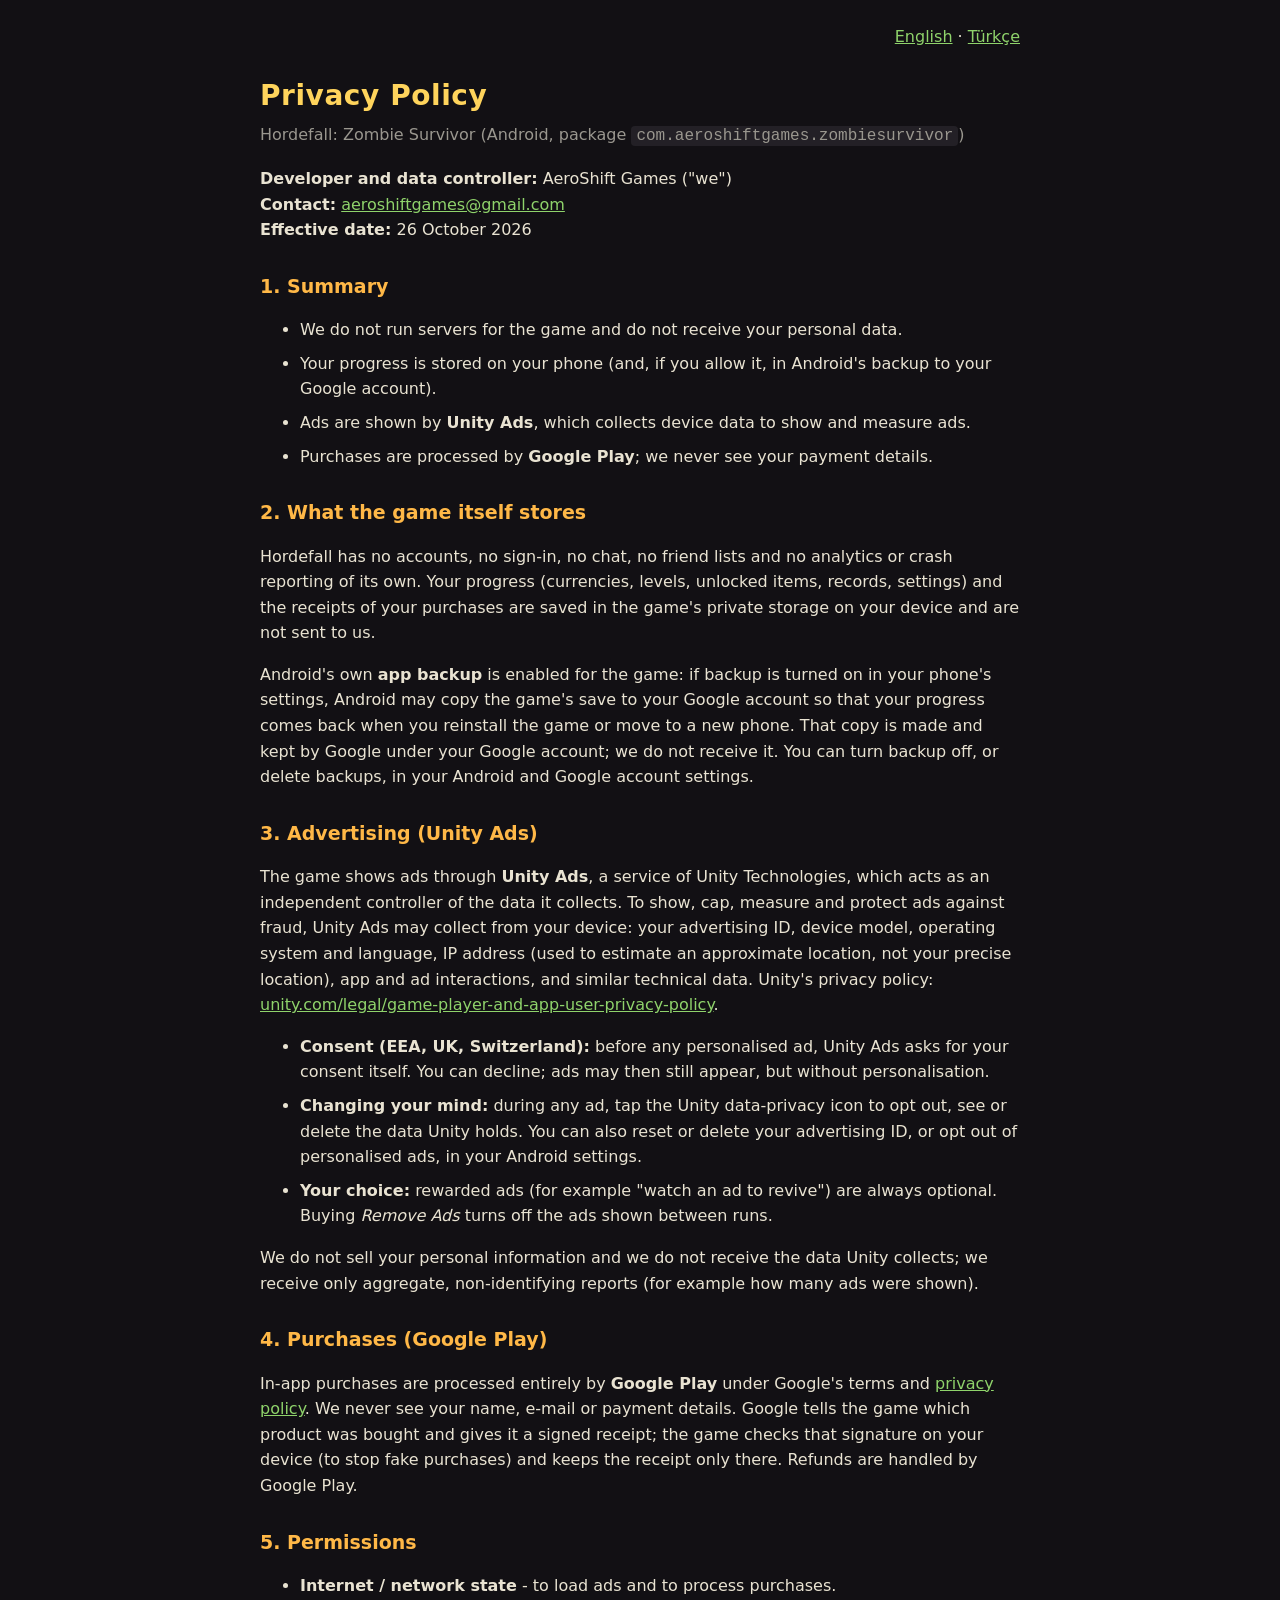
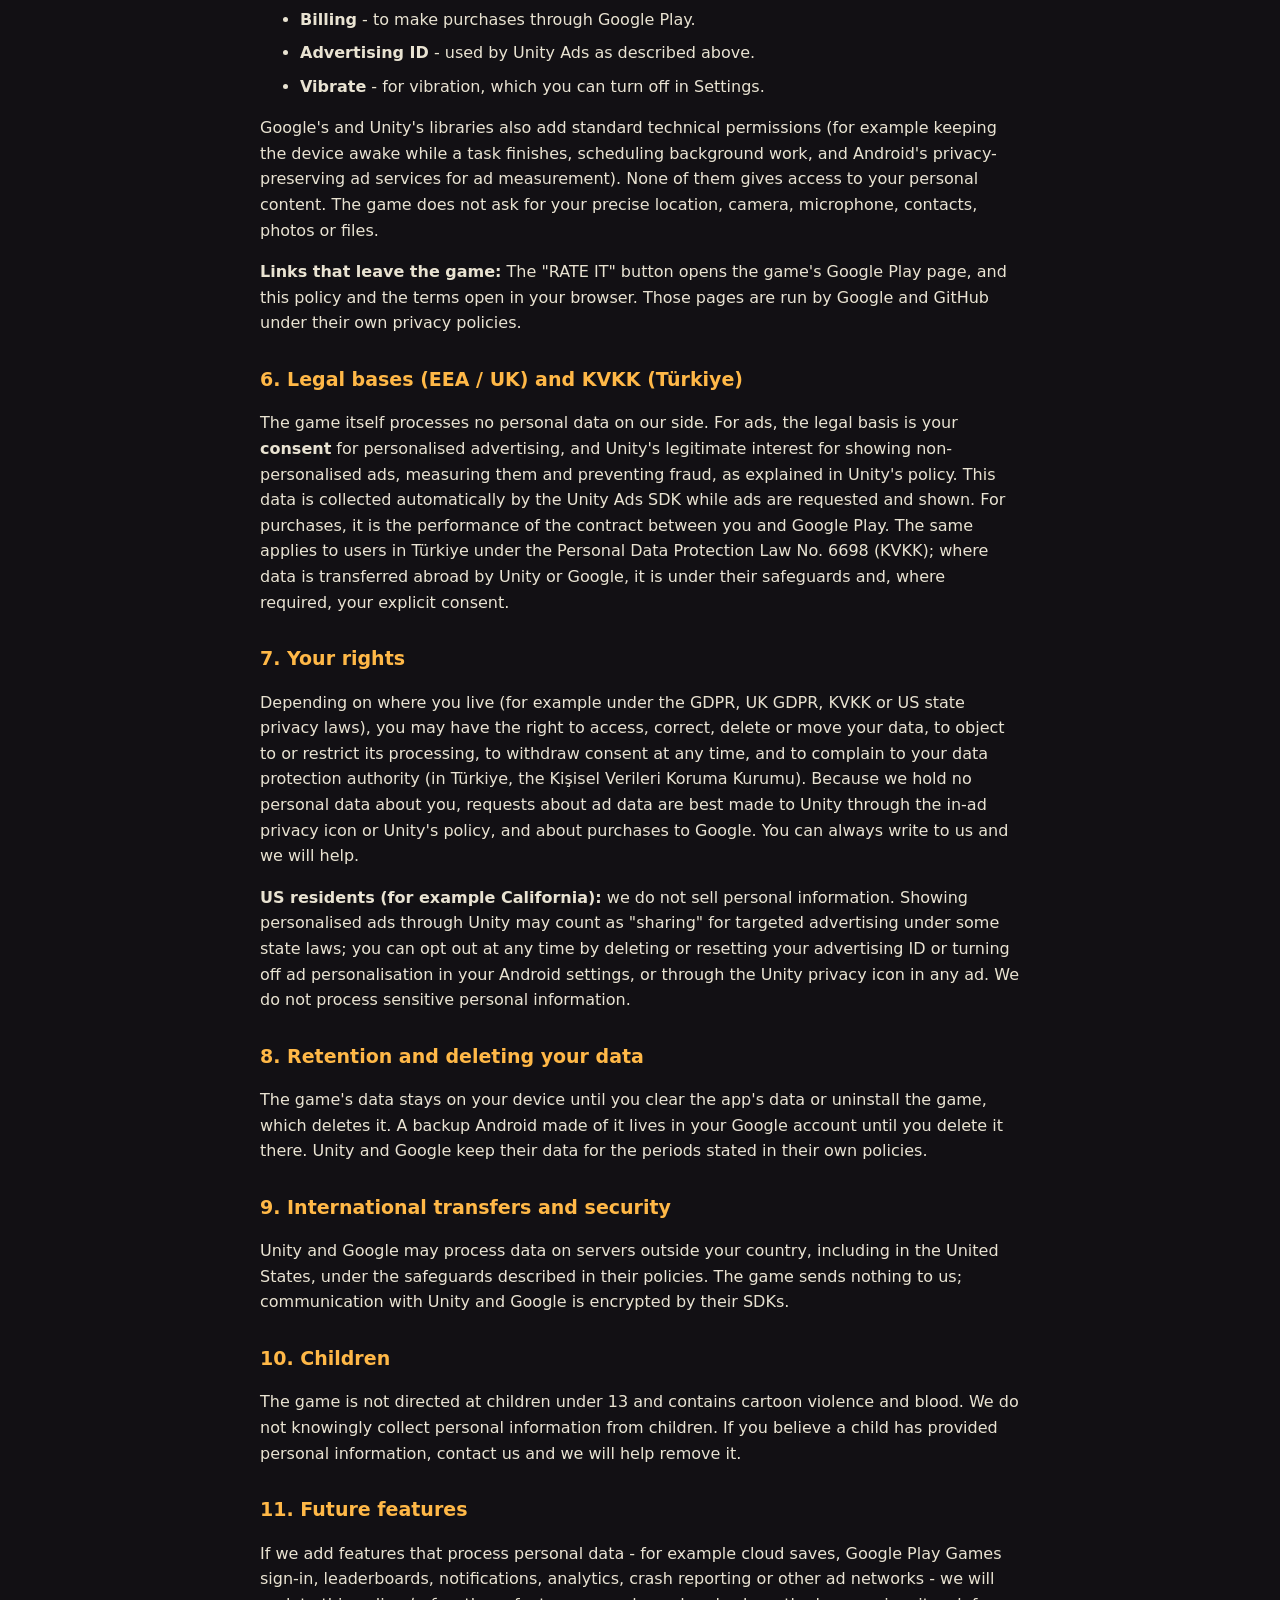
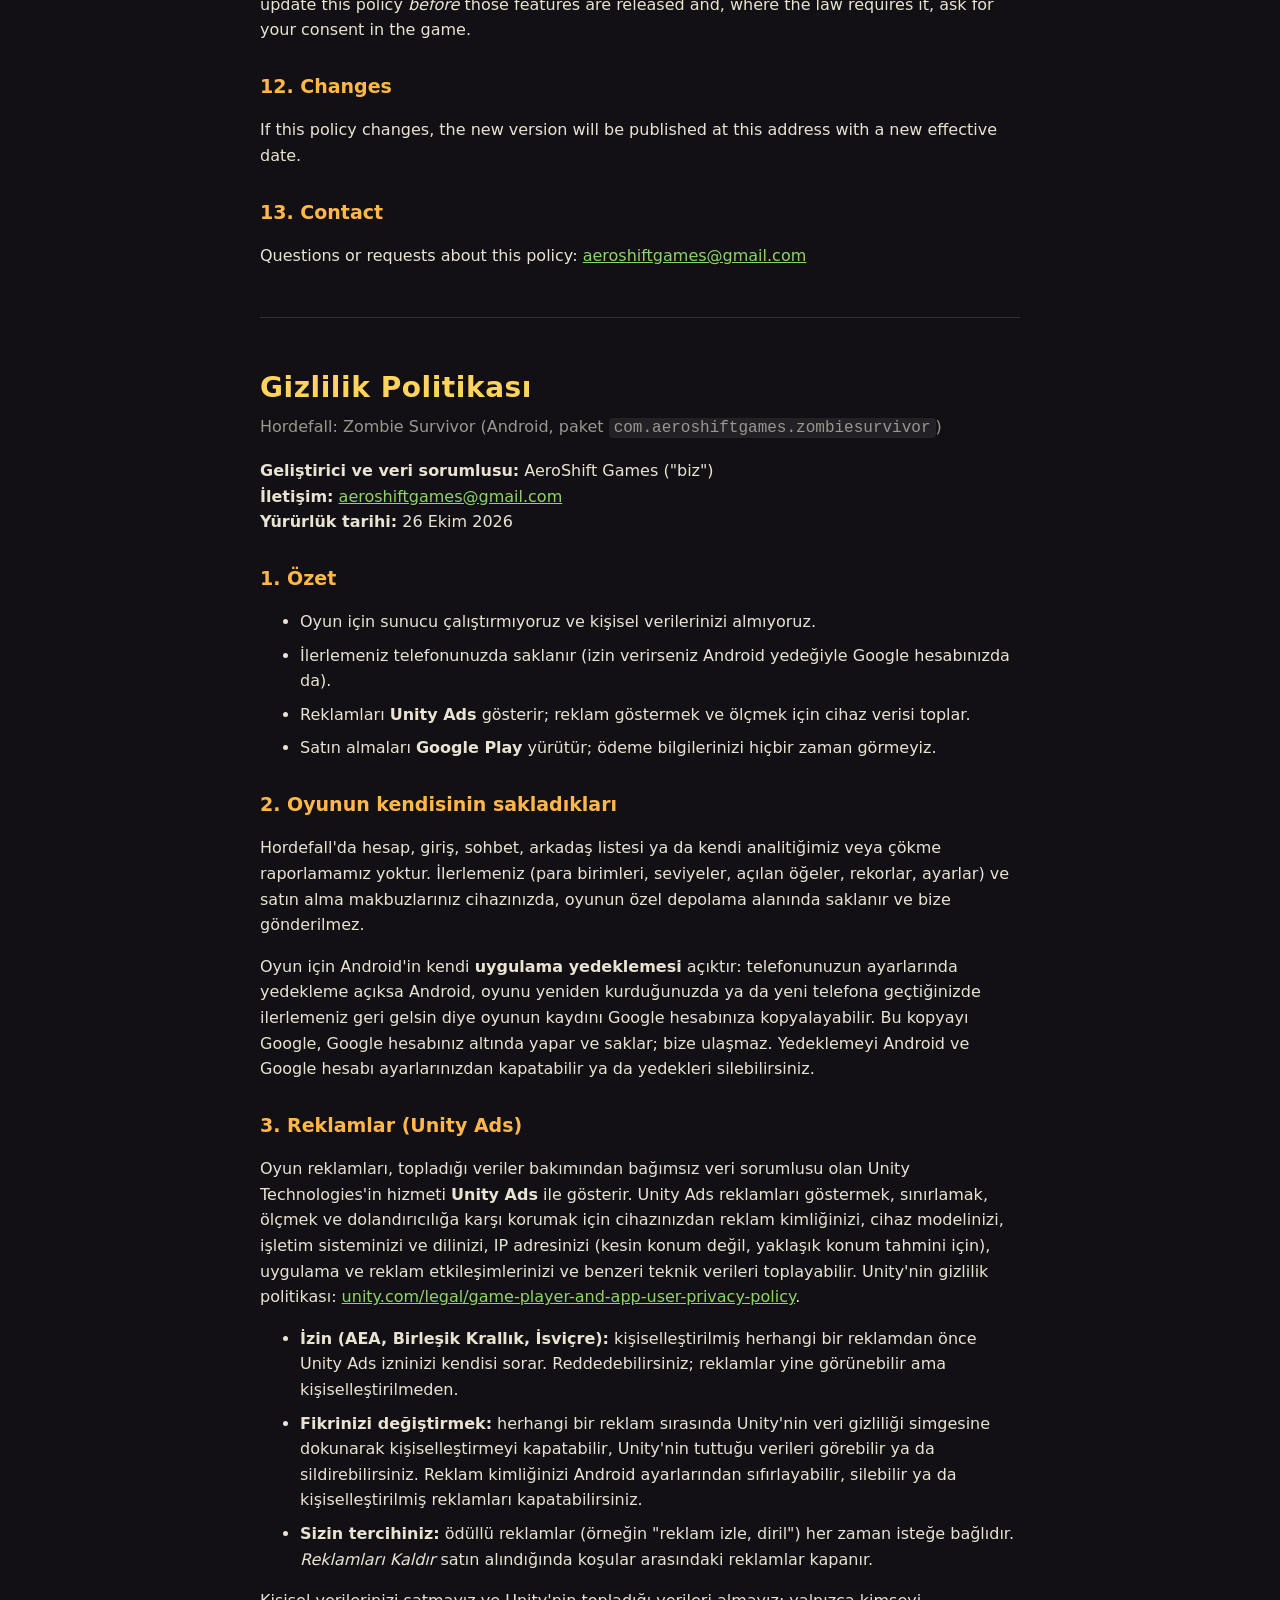
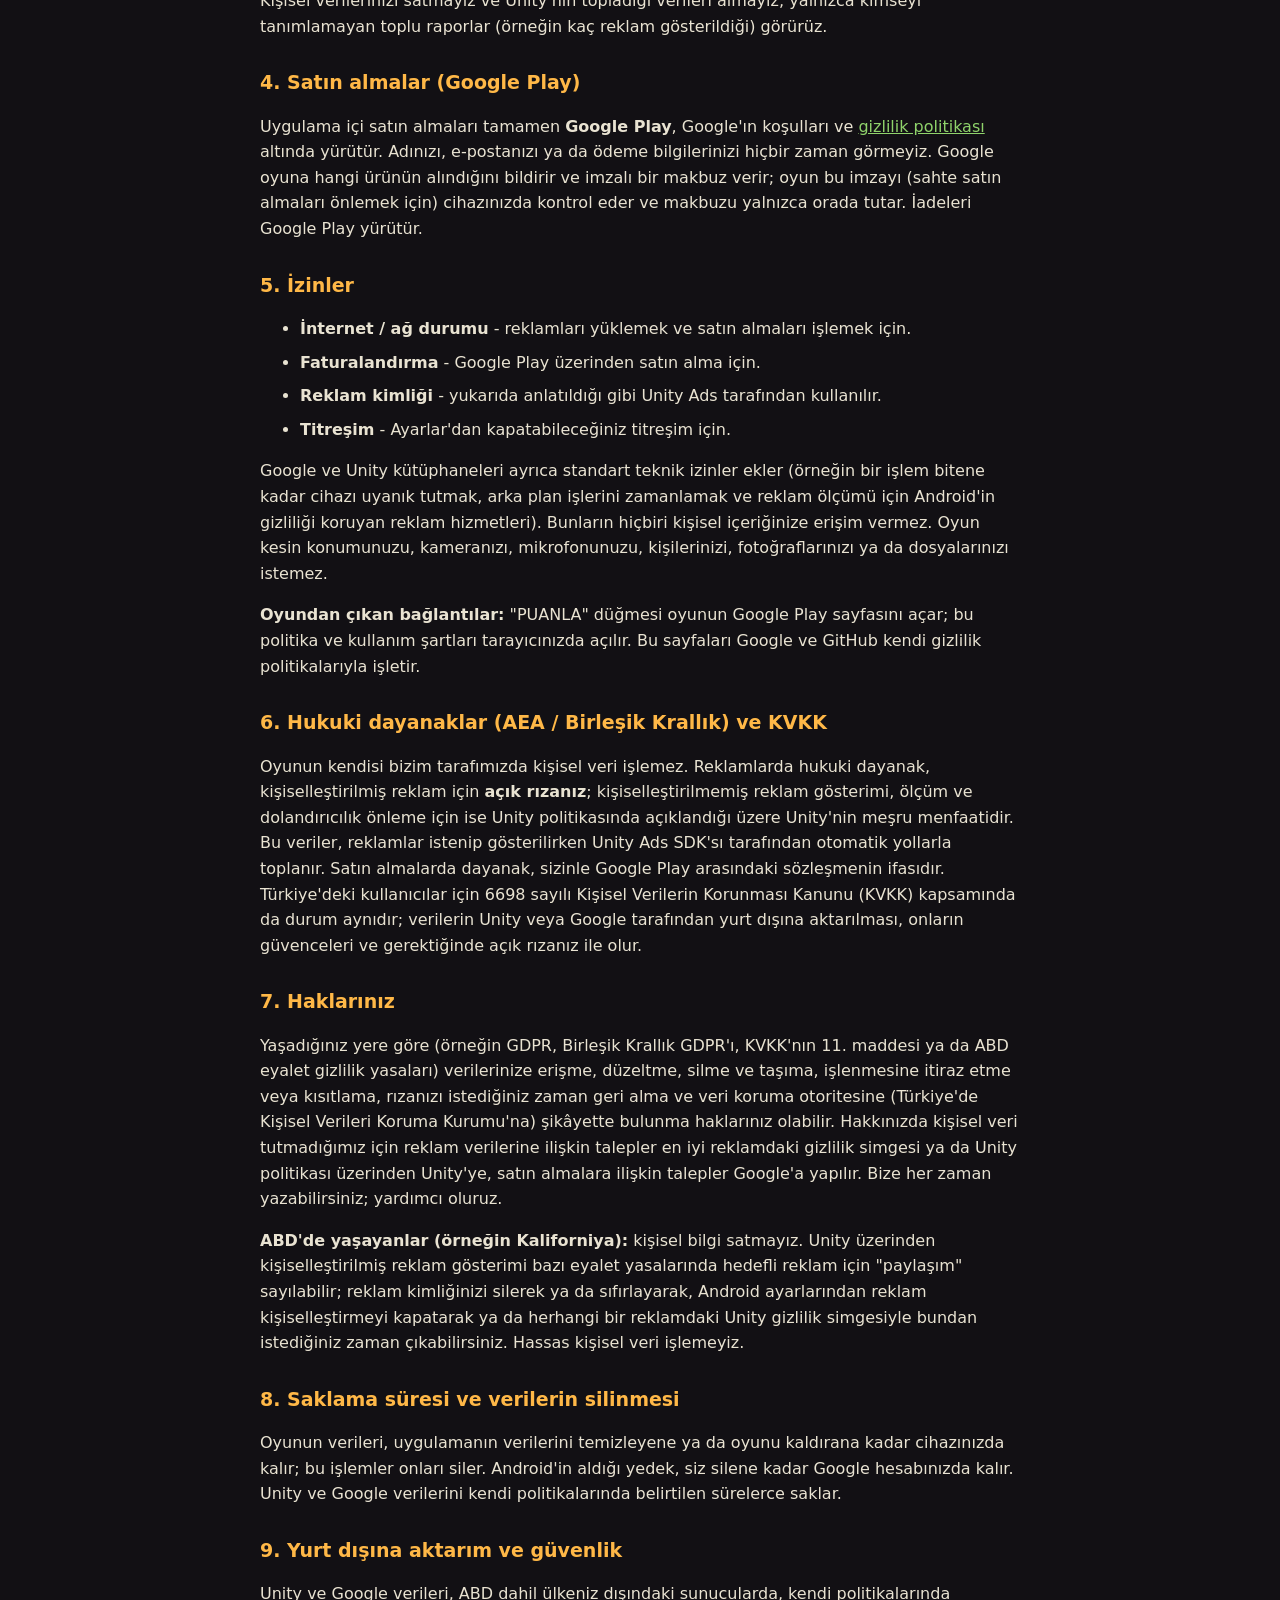
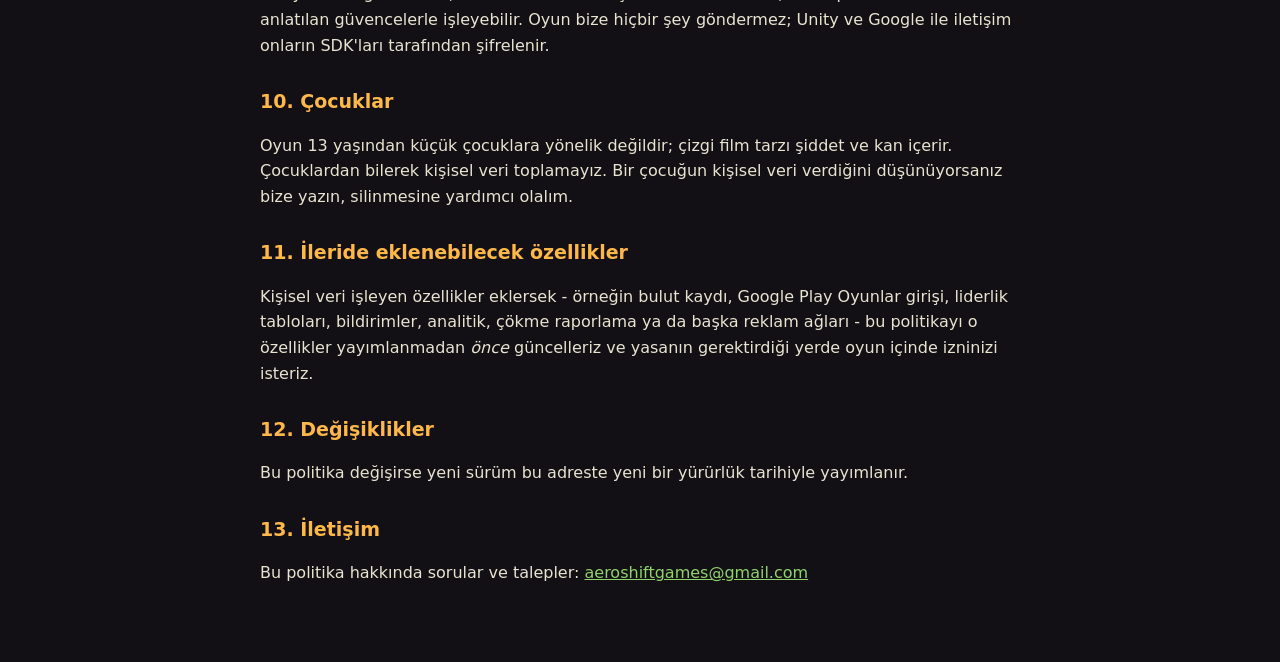
==== privacy.html @ 9042aa83 "Privacy policy and terms of use - Hordefall: Zombie Survivor" ====
<!doctype html>
<html lang="en">
<head>
<meta charset="utf-8">
<meta name="viewport" content="width=device-width, initial-scale=1">
<title>Privacy Policy - Hordefall: Zombie Survivor</title>
<link rel="stylesheet" href="style.css">
</head>
<body>
<main>
<p class="lang"><a href="#en">English</a> · <a href="#tr">Türkçe</a></p>

<section id="en">
<h1>Privacy Policy</h1>
<p class="sub">Hordefall: Zombie Survivor (Android, package <code>com.aeroshiftgames.zombiesurvivor</code>)</p>
<p><strong>Developer and data controller:</strong> AeroShift Games ("we")<br>
<strong>Contact:</strong> <a href="mailto:aeroshiftgames@gmail.com">aeroshiftgames@gmail.com</a><br>
<strong>Effective date:</strong> 26 October 2026</p>

<h2>1. Summary</h2>
<ul>
<li>We do not run servers for the game and do not receive your personal data.</li>
<li>Your progress is stored on your phone (and, if you allow it, in Android's backup to your Google account).</li>
<li>Ads are shown by <strong>Unity Ads</strong>, which collects device data to show and measure ads.</li>
<li>Purchases are processed by <strong>Google Play</strong>; we never see your payment details.</li>
</ul>

<h2>2. What the game itself stores</h2>
<p>Hordefall has no accounts, no sign-in, no chat, no friend lists and no analytics or crash reporting of its own.
Your progress (currencies, levels, unlocked items, records, settings) and the receipts of your purchases are saved in the
game's private storage on your device and are not sent to us.</p>
<p>Android's own <strong>app backup</strong> is enabled for the game: if backup is turned on in your phone's settings,
Android may copy the game's save to your Google account so that your progress comes back when you reinstall the game
or move to a new phone. That copy is made and kept by Google under your Google account; we do not receive it.
You can turn backup off, or delete backups, in your Android and Google account settings.</p>

<h2>3. Advertising (Unity Ads)</h2>
<p>The game shows ads through <strong>Unity Ads</strong>, a service of Unity Technologies, which acts as an independent
controller of the data it collects. To show, cap, measure and protect ads against fraud, Unity Ads may collect from your device:
your advertising ID, device model, operating system and language, IP address (used to estimate an approximate location,
not your precise location), app and ad interactions, and similar technical data. Unity's privacy policy:
<a href="https://unity.com/legal/game-player-and-app-user-privacy-policy">unity.com/legal/game-player-and-app-user-privacy-policy</a>.</p>
<ul>
<li><strong>Consent (EEA, UK, Switzerland):</strong> before any personalised ad, Unity Ads asks for your consent itself.
You can decline; ads may then still appear, but without personalisation.</li>
<li><strong>Changing your mind:</strong> during any ad, tap the Unity data-privacy icon to opt out, see or delete
the data Unity holds. You can also reset or delete your advertising ID, or opt out of personalised ads, in your Android settings.</li>
<li><strong>Your choice:</strong> rewarded ads (for example "watch an ad to revive") are always optional. Buying
<em>Remove Ads</em> turns off the ads shown between runs.</li>
</ul>
<p>We do not sell your personal information and we do not receive the data Unity collects; we receive only aggregate,
non-identifying reports (for example how many ads were shown).</p>

<h2>4. Purchases (Google Play)</h2>
<p>In-app purchases are processed entirely by <strong>Google Play</strong> under Google's terms and
<a href="https://policies.google.com/privacy">privacy policy</a>. We never see your name, e-mail or payment details.
Google tells the game which product was bought and gives it a signed receipt; the game checks that signature
on your device (to stop fake purchases) and keeps the receipt only there. Refunds are handled by Google Play.</p>

<h2>5. Permissions</h2>
<ul>
<li><strong>Internet / network state</strong> - to load ads and to process purchases.</li>
<li><strong>Billing</strong> - to make purchases through Google Play.</li>
<li><strong>Advertising ID</strong> - used by Unity Ads as described above.</li>
<li><strong>Vibrate</strong> - for vibration, which you can turn off in Settings.</li>
</ul>
<p>Google's and Unity's libraries also add standard technical permissions (for example keeping the device awake while a task finishes,
scheduling background work, and Android's privacy-preserving ad services for ad measurement). None of them gives access to your personal
content. The game does not ask for your precise location, camera, microphone, contacts, photos or files.</p>
<p><strong>Links that leave the game:</strong> The "RATE IT" button opens the game's Google Play page, and this policy and the terms open
in your browser. Those pages are run by Google and GitHub under their own privacy policies.</p>

<h2>6. Legal bases (EEA / UK) and KVKK (Türkiye)</h2>
<p>The game itself processes no personal data on our side. For ads, the legal basis is your <strong>consent</strong> for
personalised advertising, and Unity's legitimate interest for showing non-personalised ads, measuring them and preventing fraud,
as explained in Unity's policy. This data is collected automatically by the Unity Ads SDK while ads are requested and shown.
For purchases, it is the performance of the contract between you and Google Play.
The same applies to users in Türkiye under the Personal Data Protection Law No. 6698 (KVKK); where data is transferred
abroad by Unity or Google, it is under their safeguards and, where required, your explicit consent.</p>

<h2>7. Your rights</h2>
<p>Depending on where you live (for example under the GDPR, UK GDPR, KVKK or US state privacy laws), you may have the right to
access, correct, delete or move your data, to object to or restrict its processing, to withdraw consent at any time, and to
complain to your data protection authority (in Türkiye, the Kişisel Verileri Koruma Kurumu). Because we hold no personal data
about you, requests about ad data are best made to Unity through the in-ad privacy icon or Unity's policy, and about purchases
to Google. You can always write to us and we will help.</p>
<p><strong>US residents (for example California):</strong> we do not sell personal information. Showing personalised ads through
Unity may count as "sharing" for targeted advertising under some state laws; you can opt out at any time by deleting or resetting your
advertising ID or turning off ad personalisation in your Android settings, or through the Unity privacy icon in any ad. We do not
process sensitive personal information.</p>

<h2>8. Retention and deleting your data</h2>
<p>The game's data stays on your device until you clear the app's data or uninstall the game, which deletes it.
A backup Android made of it lives in your Google account until you delete it there. Unity and Google keep their data
for the periods stated in their own policies.</p>

<h2>9. International transfers and security</h2>
<p>Unity and Google may process data on servers outside your country, including in the United States, under the safeguards
described in their policies. The game sends nothing to us; communication with Unity and Google is encrypted by their SDKs.</p>

<h2>10. Children</h2>
<p>The game is not directed at children under 13 and contains cartoon violence and blood. We do not knowingly collect personal
information from children. If you believe a child has provided personal information, contact us and we will help remove it.</p>

<h2>11. Future features</h2>
<p>If we add features that process personal data - for example cloud saves, Google Play Games sign-in, leaderboards,
notifications, analytics, crash reporting or other ad networks - we will update this policy <em>before</em> those features are
released and, where the law requires it, ask for your consent in the game.</p>

<h2>12. Changes</h2>
<p>If this policy changes, the new version will be published at this address with a new effective date.</p>

<h2>13. Contact</h2>
<p>Questions or requests about this policy: <a href="mailto:aeroshiftgames@gmail.com">aeroshiftgames@gmail.com</a></p>
</section>

<hr>

<section id="tr">
<h1>Gizlilik Politikası</h1>
<p class="sub">Hordefall: Zombie Survivor (Android, paket <code>com.aeroshiftgames.zombiesurvivor</code>)</p>
<p><strong>Geliştirici ve veri sorumlusu:</strong> AeroShift Games ("biz")<br>
<strong>İletişim:</strong> <a href="mailto:aeroshiftgames@gmail.com">aeroshiftgames@gmail.com</a><br>
<strong>Yürürlük tarihi:</strong> 26 Ekim 2026</p>

<h2>1. Özet</h2>
<ul>
<li>Oyun için sunucu çalıştırmıyoruz ve kişisel verilerinizi almıyoruz.</li>
<li>İlerlemeniz telefonunuzda saklanır (izin verirseniz Android yedeğiyle Google hesabınızda da).</li>
<li>Reklamları <strong>Unity Ads</strong> gösterir; reklam göstermek ve ölçmek için cihaz verisi toplar.</li>
<li>Satın almaları <strong>Google Play</strong> yürütür; ödeme bilgilerinizi hiçbir zaman görmeyiz.</li>
</ul>

<h2>2. Oyunun kendisinin sakladıkları</h2>
<p>Hordefall'da hesap, giriş, sohbet, arkadaş listesi ya da kendi analitiğimiz veya çökme raporlamamız yoktur. İlerlemeniz
(para birimleri, seviyeler, açılan öğeler, rekorlar, ayarlar) ve satın alma makbuzlarınız cihazınızda, oyunun özel depolama
alanında saklanır ve bize gönderilmez.</p>
<p>Oyun için Android'in kendi <strong>uygulama yedeklemesi</strong> açıktır: telefonunuzun ayarlarında yedekleme açıksa Android,
oyunu yeniden kurduğunuzda ya da yeni telefona geçtiğinizde ilerlemeniz geri gelsin diye oyunun kaydını Google hesabınıza
kopyalayabilir. Bu kopyayı Google, Google hesabınız altında yapar ve saklar; bize ulaşmaz. Yedeklemeyi Android ve Google hesabı
ayarlarınızdan kapatabilir ya da yedekleri silebilirsiniz.</p>

<h2>3. Reklamlar (Unity Ads)</h2>
<p>Oyun reklamları, topladığı veriler bakımından bağımsız veri sorumlusu olan Unity Technologies'in hizmeti <strong>Unity Ads</strong>
ile gösterir. Unity Ads reklamları göstermek, sınırlamak, ölçmek ve dolandırıcılığa karşı korumak için cihazınızdan reklam
kimliğinizi, cihaz modelinizi, işletim sisteminizi ve dilinizi, IP adresinizi (kesin konum değil, yaklaşık konum tahmini için),
uygulama ve reklam etkileşimlerinizi ve benzeri teknik verileri toplayabilir. Unity'nin gizlilik politikası:
<a href="https://unity.com/legal/game-player-and-app-user-privacy-policy">unity.com/legal/game-player-and-app-user-privacy-policy</a>.</p>
<ul>
<li><strong>İzin (AEA, Birleşik Krallık, İsviçre):</strong> kişiselleştirilmiş herhangi bir reklamdan önce Unity Ads izninizi
kendisi sorar. Reddedebilirsiniz; reklamlar yine görünebilir ama kişiselleştirilmeden.</li>
<li><strong>Fikrinizi değiştirmek:</strong> herhangi bir reklam sırasında Unity'nin veri gizliliği simgesine dokunarak
kişiselleştirmeyi kapatabilir, Unity'nin tuttuğu verileri görebilir ya da sildirebilirsiniz. Reklam kimliğinizi Android
ayarlarından sıfırlayabilir, silebilir ya da kişiselleştirilmiş reklamları kapatabilirsiniz.</li>
<li><strong>Sizin tercihiniz:</strong> ödüllü reklamlar (örneğin "reklam izle, diril") her zaman isteğe bağlıdır.
<em>Reklamları Kaldır</em> satın alındığında koşular arasındaki reklamlar kapanır.</li>
</ul>
<p>Kişisel verilerinizi satmayız ve Unity'nin topladığı verileri almayız; yalnızca kimseyi tanımlamayan toplu raporlar
(örneğin kaç reklam gösterildiği) görürüz.</p>

<h2>4. Satın almalar (Google Play)</h2>
<p>Uygulama içi satın almaları tamamen <strong>Google Play</strong>, Google'ın koşulları ve
<a href="https://policies.google.com/privacy">gizlilik politikası</a> altında yürütür. Adınızı, e-postanızı ya da ödeme
bilgilerinizi hiçbir zaman görmeyiz. Google oyuna hangi ürünün alındığını bildirir ve imzalı bir makbuz verir; oyun bu imzayı
(sahte satın almaları önlemek için) cihazınızda kontrol eder ve makbuzu yalnızca orada tutar. İadeleri Google Play yürütür.</p>

<h2>5. İzinler</h2>
<ul>
<li><strong>İnternet / ağ durumu</strong> - reklamları yüklemek ve satın almaları işlemek için.</li>
<li><strong>Faturalandırma</strong> - Google Play üzerinden satın alma için.</li>
<li><strong>Reklam kimliği</strong> - yukarıda anlatıldığı gibi Unity Ads tarafından kullanılır.</li>
<li><strong>Titreşim</strong> - Ayarlar'dan kapatabileceğiniz titreşim için.</li>
</ul>
<p>Google ve Unity kütüphaneleri ayrıca standart teknik izinler ekler (örneğin bir işlem bitene kadar cihazı uyanık tutmak, arka plan
işlerini zamanlamak ve reklam ölçümü için Android'in gizliliği koruyan reklam hizmetleri). Bunların hiçbiri kişisel içeriğinize erişim
vermez. Oyun kesin konumunuzu, kameranızı, mikrofonunuzu, kişilerinizi, fotoğraflarınızı ya da dosyalarınızı istemez.</p>
<p><strong>Oyundan çıkan bağlantılar:</strong> "PUANLA" düğmesi oyunun Google Play sayfasını açar; bu politika ve kullanım şartları
tarayıcınızda açılır. Bu sayfaları Google ve GitHub kendi gizlilik politikalarıyla işletir.</p>

<h2>6. Hukuki dayanaklar (AEA / Birleşik Krallık) ve KVKK</h2>
<p>Oyunun kendisi bizim tarafımızda kişisel veri işlemez. Reklamlarda hukuki dayanak, kişiselleştirilmiş reklam için
<strong>açık rızanız</strong>; kişiselleştirilmemiş reklam gösterimi, ölçüm ve dolandırıcılık önleme için ise Unity
politikasında açıklandığı üzere Unity'nin meşru menfaatidir. Bu veriler, reklamlar istenip gösterilirken Unity Ads SDK'sı tarafından
otomatik yollarla toplanır. Satın almalarda dayanak, sizinle Google Play arasındaki
sözleşmenin ifasıdır. Türkiye'deki kullanıcılar için 6698 sayılı Kişisel Verilerin Korunması Kanunu (KVKK) kapsamında da durum
aynıdır; verilerin Unity veya Google tarafından yurt dışına aktarılması, onların güvenceleri ve gerektiğinde açık rızanız
ile olur.</p>

<h2>7. Haklarınız</h2>
<p>Yaşadığınız yere göre (örneğin GDPR, Birleşik Krallık GDPR'ı, KVKK'nın 11. maddesi ya da ABD eyalet gizlilik yasaları)
verilerinize erişme, düzeltme, silme ve taşıma, işlenmesine itiraz etme veya kısıtlama, rızanızı istediğiniz zaman geri alma ve
veri koruma otoritesine (Türkiye'de Kişisel Verileri Koruma Kurumu'na) şikâyette bulunma haklarınız olabilir. Hakkınızda kişisel
veri tutmadığımız için reklam verilerine ilişkin talepler en iyi reklamdaki gizlilik simgesi ya da Unity politikası üzerinden
Unity'ye, satın almalara ilişkin talepler Google'a yapılır. Bize her zaman yazabilirsiniz; yardımcı oluruz.</p>
<p><strong>ABD'de yaşayanlar (örneğin Kaliforniya):</strong> kişisel bilgi satmayız. Unity üzerinden kişiselleştirilmiş reklam gösterimi
bazı eyalet yasalarında hedefli reklam için "paylaşım" sayılabilir; reklam kimliğinizi silerek ya da sıfırlayarak, Android ayarlarından
reklam kişiselleştirmeyi kapatarak ya da herhangi bir reklamdaki Unity gizlilik simgesiyle bundan istediğiniz zaman çıkabilirsiniz.
Hassas kişisel veri işlemeyiz.</p>

<h2>8. Saklama süresi ve verilerin silinmesi</h2>
<p>Oyunun verileri, uygulamanın verilerini temizleyene ya da oyunu kaldırana kadar cihazınızda kalır; bu işlemler onları siler.
Android'in aldığı yedek, siz silene kadar Google hesabınızda kalır. Unity ve Google verilerini kendi politikalarında belirtilen
sürelerce saklar.</p>

<h2>9. Yurt dışına aktarım ve güvenlik</h2>
<p>Unity ve Google verileri, ABD dahil ülkeniz dışındaki sunucularda, kendi politikalarında anlatılan güvencelerle işleyebilir.
Oyun bize hiçbir şey göndermez; Unity ve Google ile iletişim onların SDK'ları tarafından şifrelenir.</p>

<h2>10. Çocuklar</h2>
<p>Oyun 13 yaşından küçük çocuklara yönelik değildir; çizgi film tarzı şiddet ve kan içerir. Çocuklardan bilerek kişisel veri
toplamayız. Bir çocuğun kişisel veri verdiğini düşünüyorsanız bize yazın, silinmesine yardımcı olalım.</p>

<h2>11. İleride eklenebilecek özellikler</h2>
<p>Kişisel veri işleyen özellikler eklersek - örneğin bulut kaydı, Google Play Oyunlar girişi, liderlik tabloları, bildirimler,
analitik, çökme raporlama ya da başka reklam ağları - bu politikayı o özellikler yayımlanmadan <em>önce</em> güncelleriz ve
yasanın gerektirdiği yerde oyun içinde izninizi isteriz.</p>

<h2>12. Değişiklikler</h2>
<p>Bu politika değişirse yeni sürüm bu adreste yeni bir yürürlük tarihiyle yayımlanır.</p>

<h2>13. İletişim</h2>
<p>Bu politika hakkında sorular ve talepler: <a href="mailto:aeroshiftgames@gmail.com">aeroshiftgames@gmail.com</a></p>
</section>
</main>
</body>
</html>
---- style.css ----
:root { color-scheme: dark; }
body {
  margin: 0;
  background: #121014;
  color: #e9e3d2;
  font: 16px/1.6 system-ui, -apple-system, "Segoe UI", Roboto, sans-serif;
}
main { max-width: 760px; margin: 0 auto; padding: 24px 16px 64px; }
h1 { color: #ffd45c; font-size: 28px; margin: 24px 0 4px; letter-spacing: 0.02em; }
h2 { color: #ffb847; font-size: 19px; margin: 28px 0 6px; }
.sub { color: #9a978f; margin-top: 0; }
a { color: #8fd36b; }
code { background: #232026; padding: 1px 5px; border-radius: 4px; }
hr { border: 0; border-top: 1px solid #333; margin: 48px 0; }
.lang { text-align: right; margin: 0; }
li { margin: 8px 0; }
.card { background: #1b181d; border: 1px solid #333; border-radius: 10px; padding: 16px 20px; margin: 16px 0; }
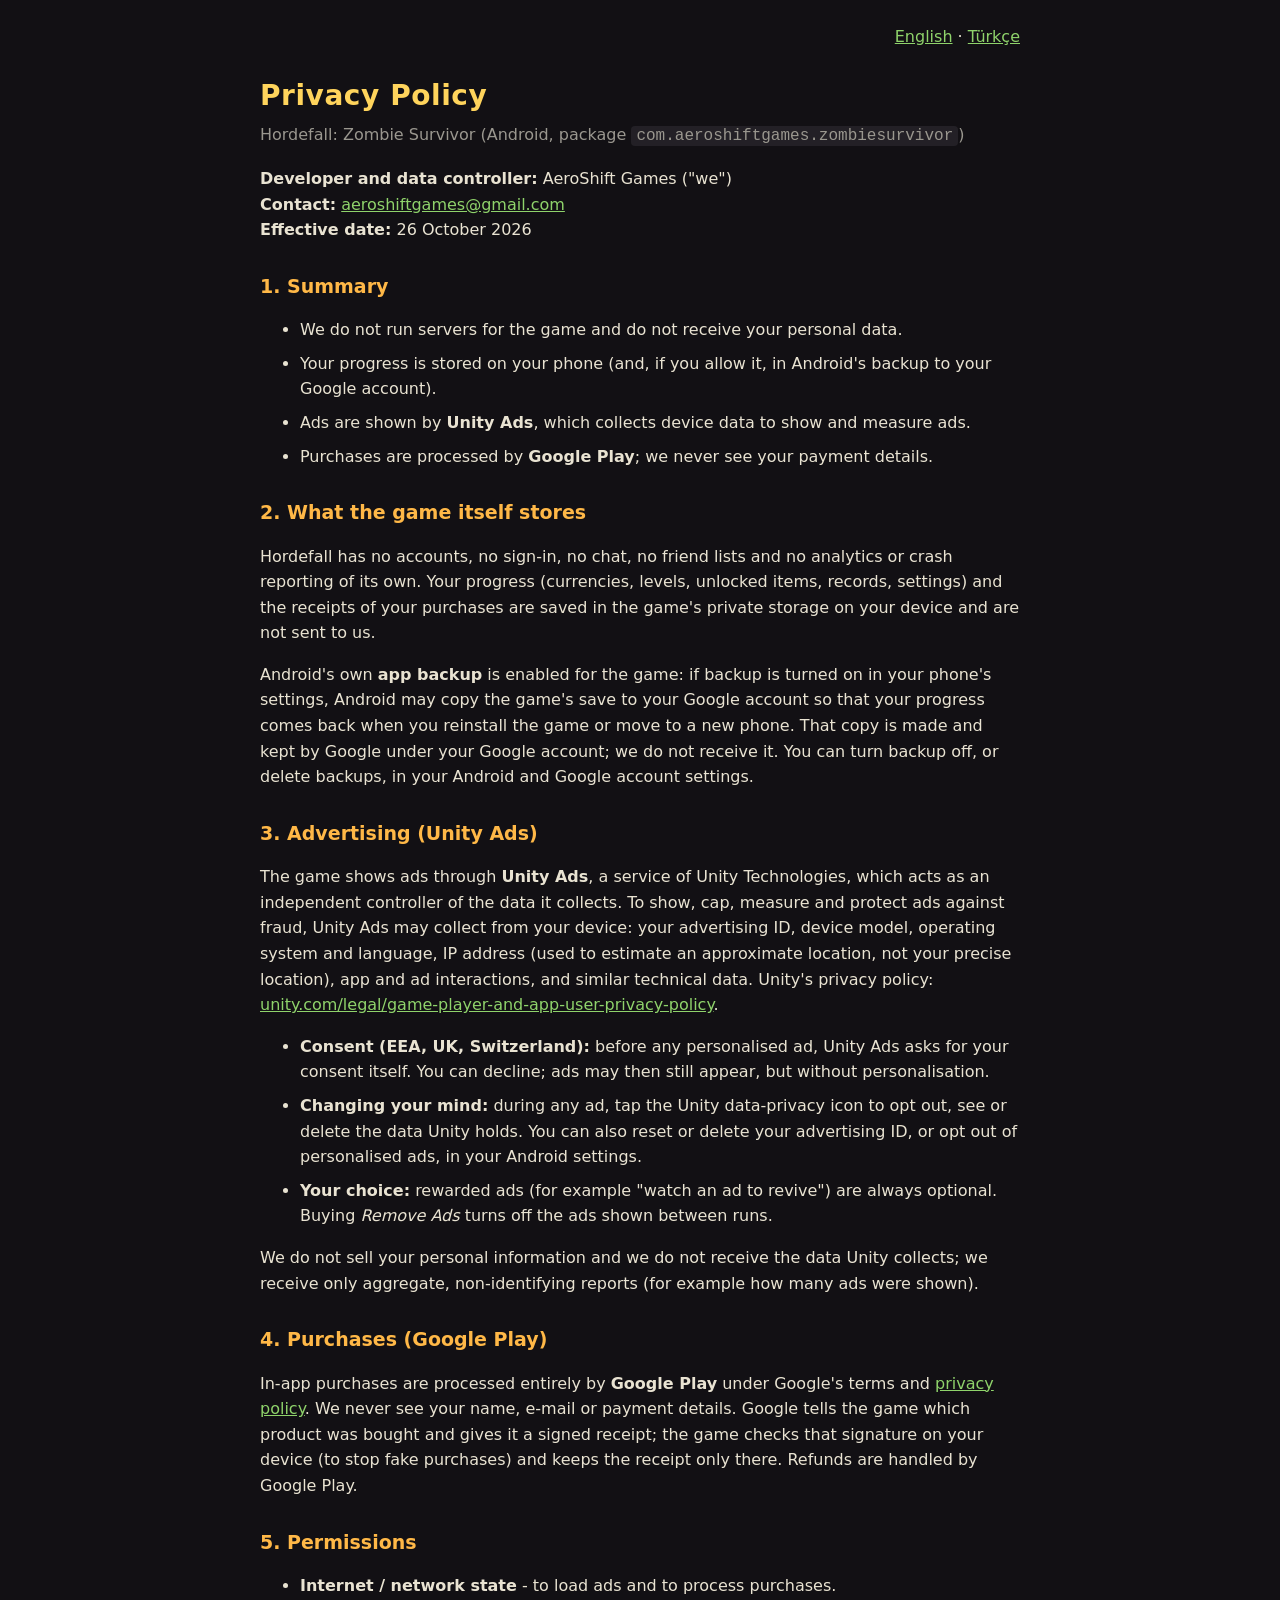
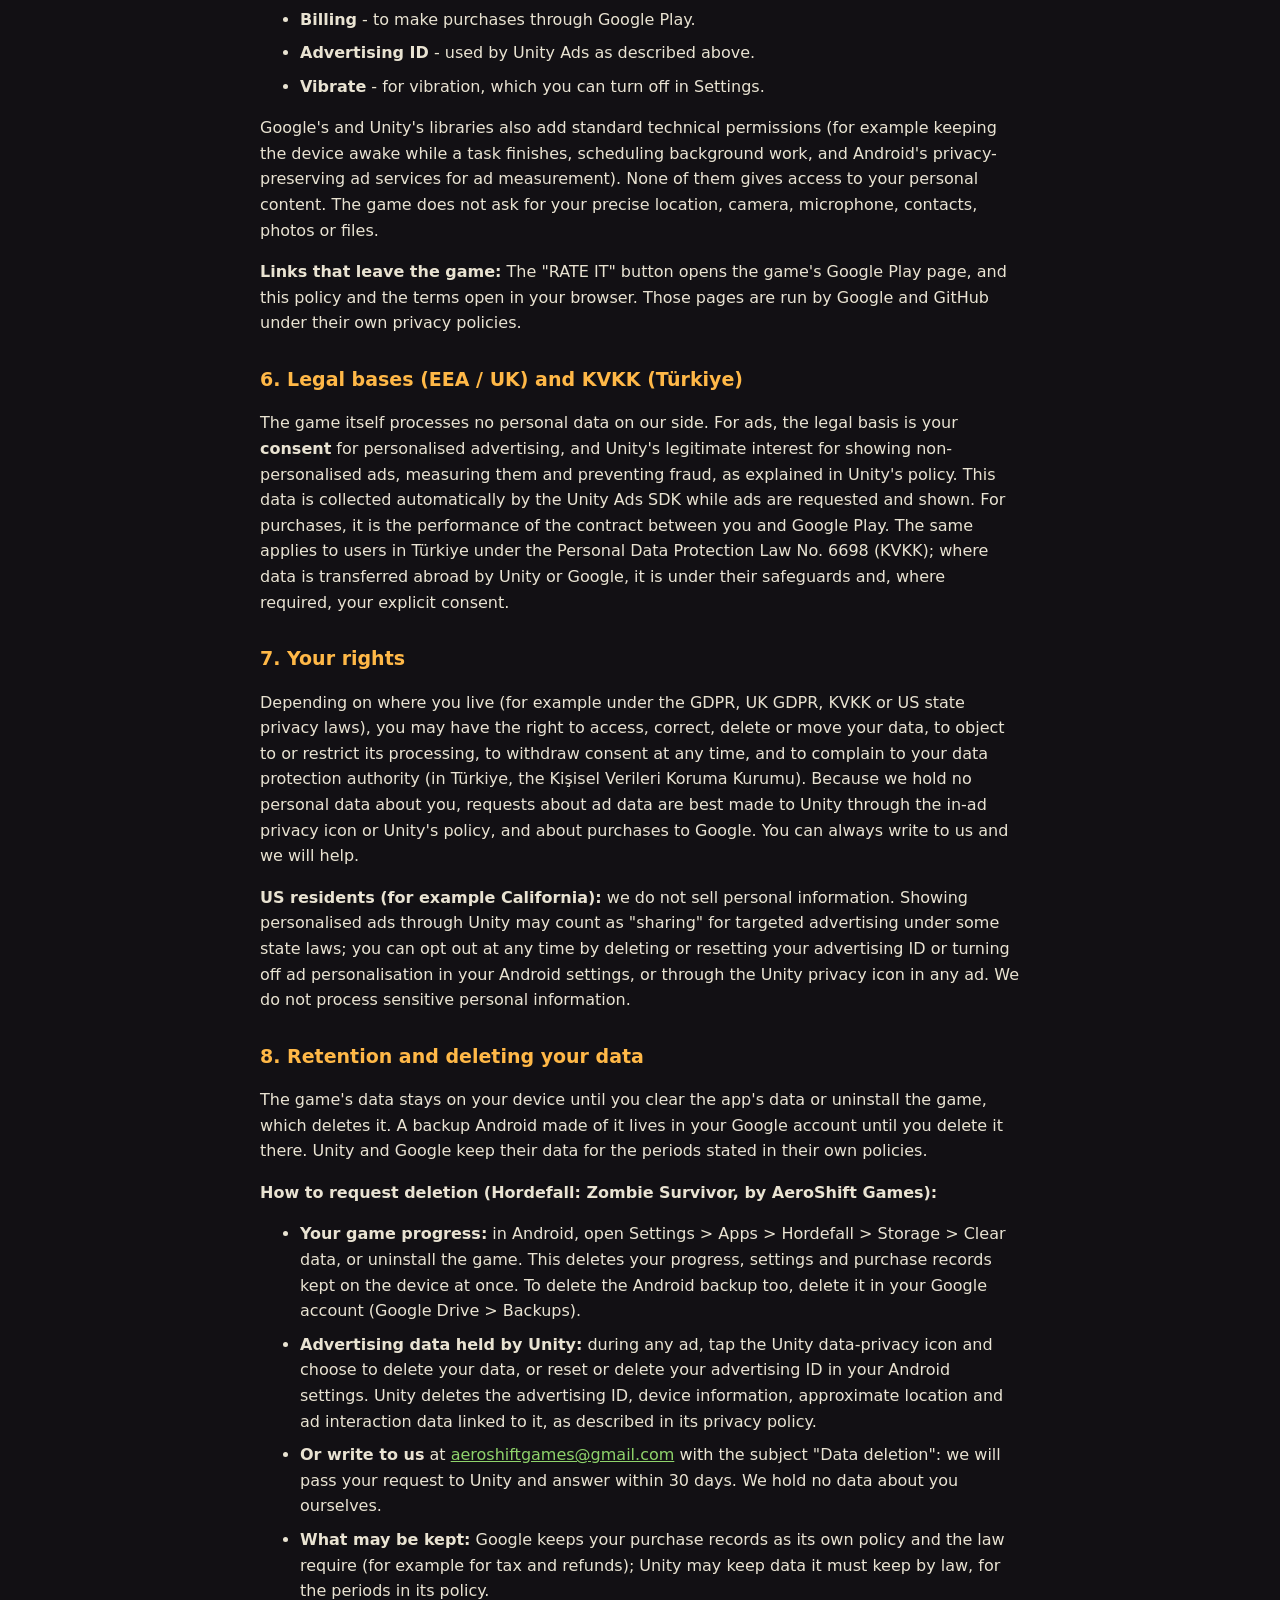
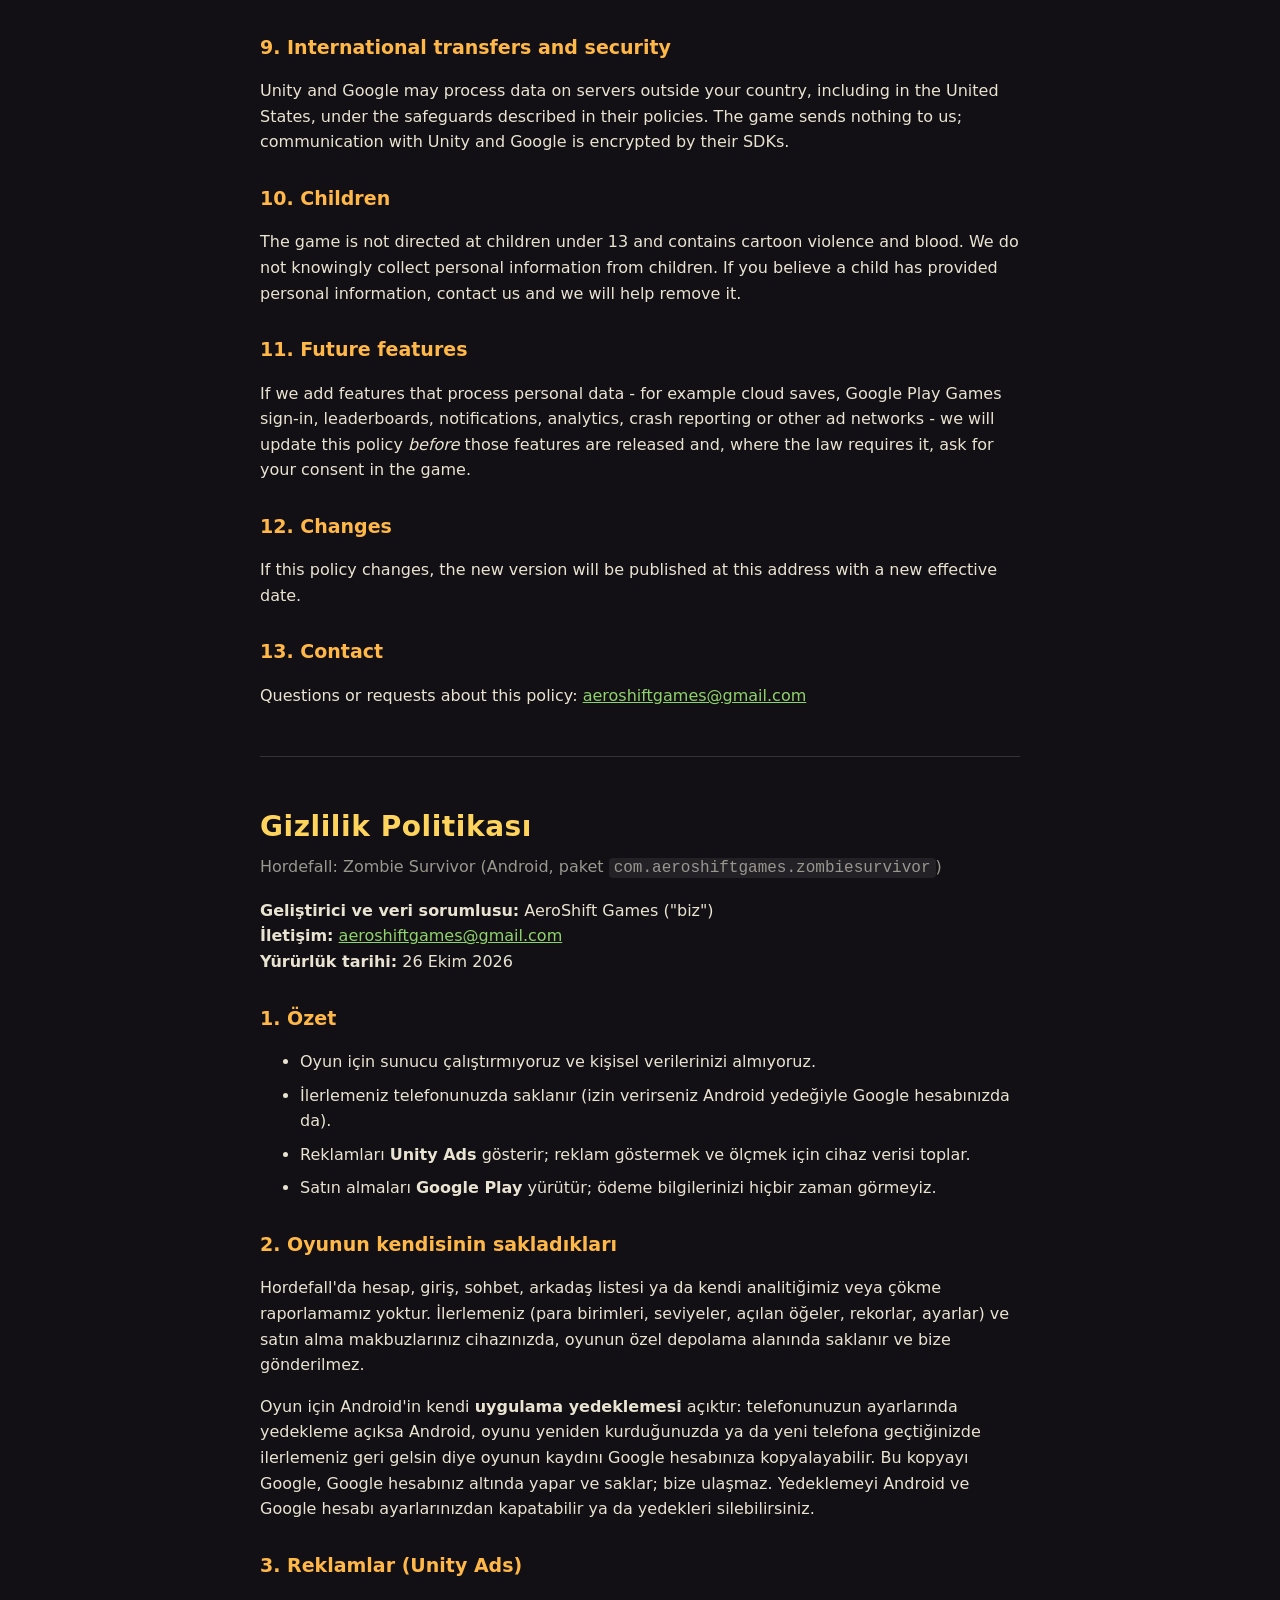
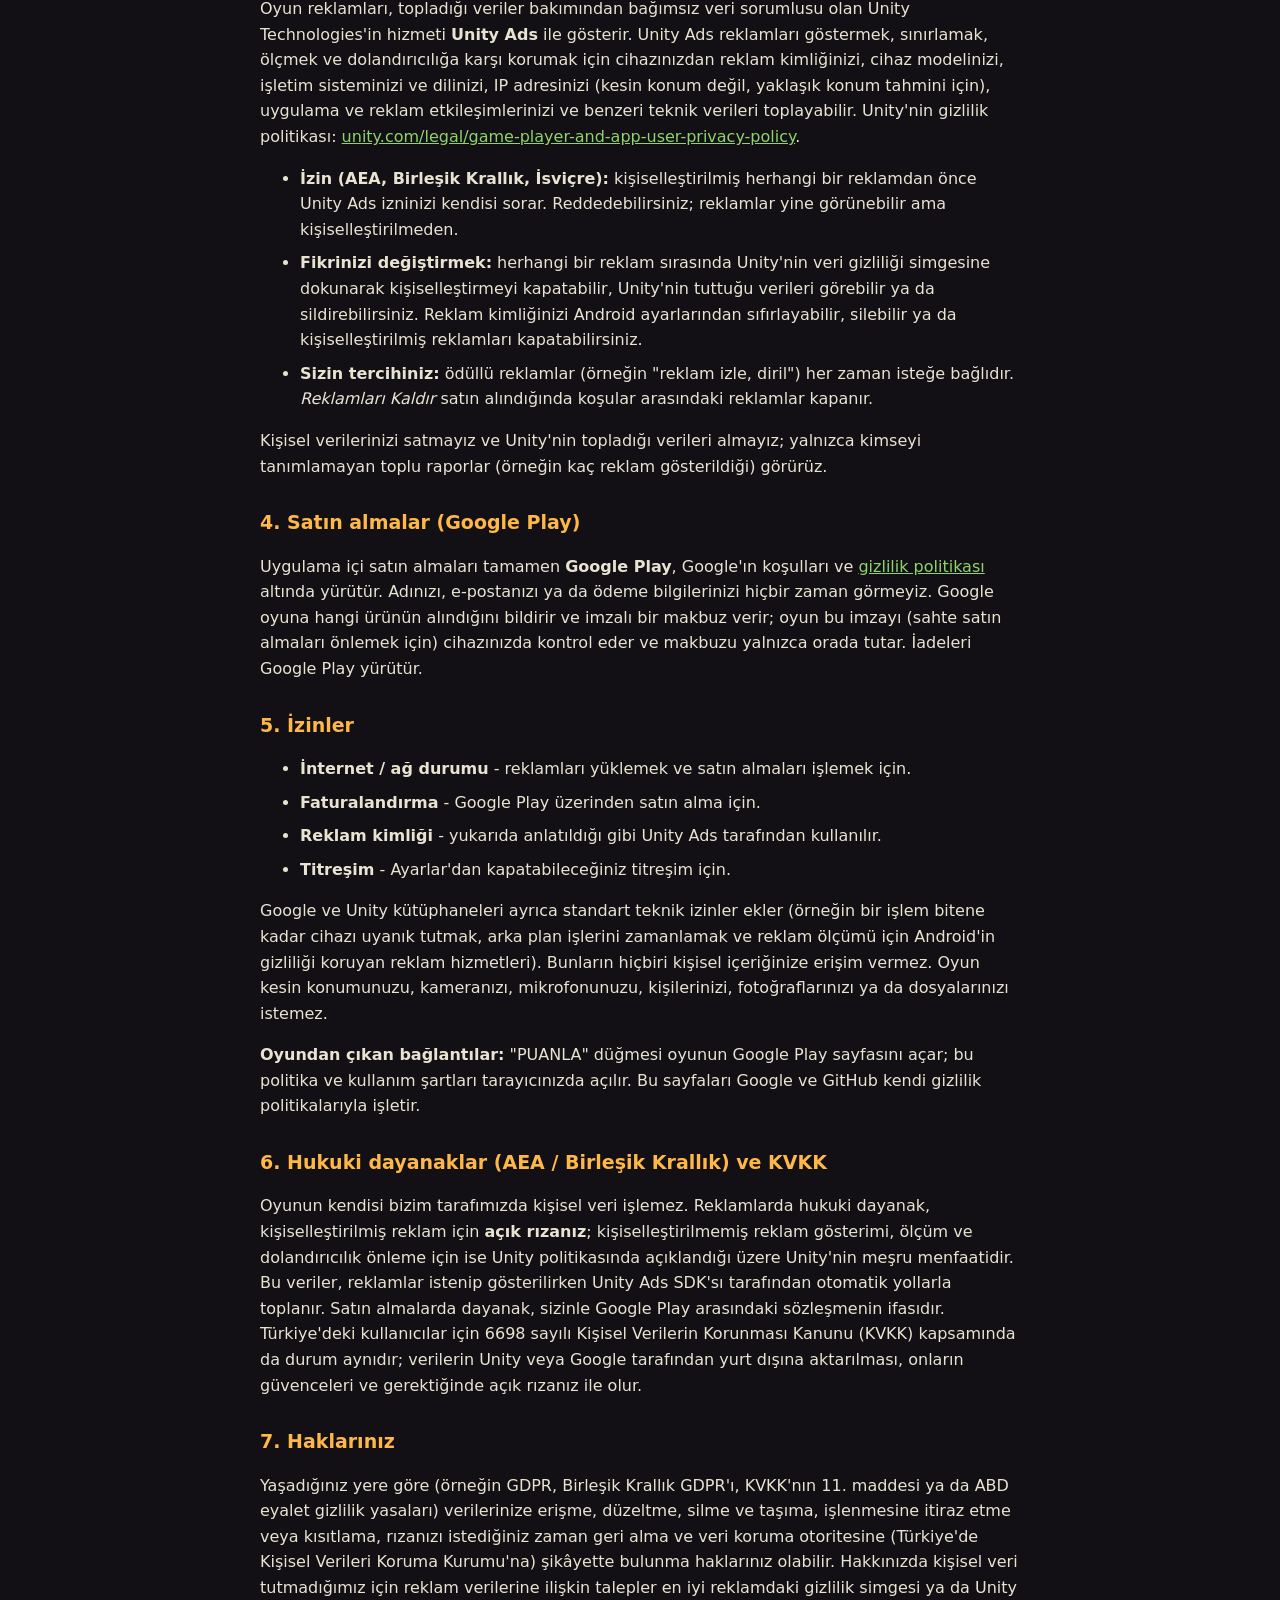
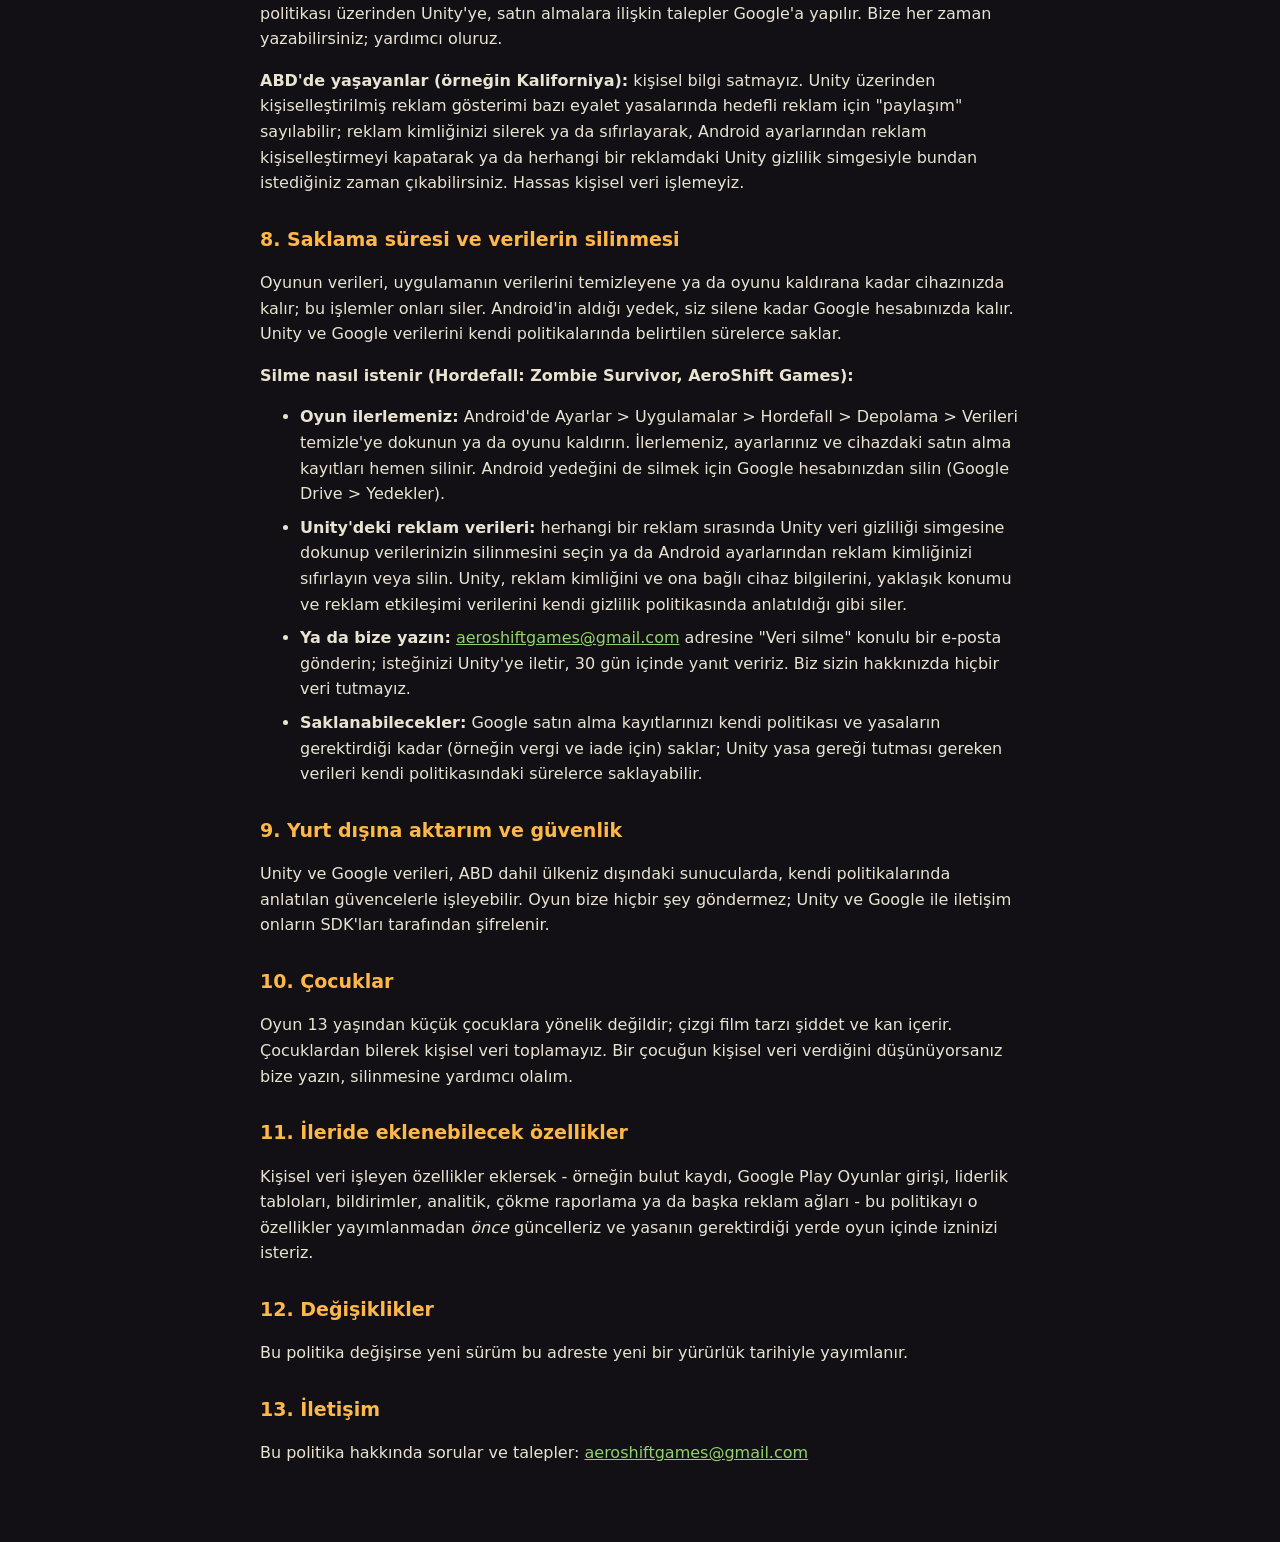
==== commit 15f7fa39: "Privacy policy: how to request data deletion (section 8)" ====
--- a/privacy.html
+++ b/privacy.html
@@ -89,10 +89,23 @@
 advertising ID or turning off ad personalisation in your Android settings, or through the Unity privacy icon in any ad. We do not
 process sensitive personal information.</p>
 
-<h2>8. Retention and deleting your data</h2>
+<h2 id="delete">8. Retention and deleting your data</h2>
 <p>The game's data stays on your device until you clear the app's data or uninstall the game, which deletes it.
 A backup Android made of it lives in your Google account until you delete it there. Unity and Google keep their data
 for the periods stated in their own policies.</p>
+<p><strong>How to request deletion (Hordefall: Zombie Survivor, by AeroShift Games):</strong></p>
+<ul>
+<li><strong>Your game progress:</strong> in Android, open Settings &gt; Apps &gt; Hordefall &gt; Storage &gt; Clear data, or
+uninstall the game. This deletes your progress, settings and purchase records kept on the device at once. To delete
+the Android backup too, delete it in your Google account (Google Drive &gt; Backups).</li>
+<li><strong>Advertising data held by Unity:</strong> during any ad, tap the Unity data-privacy icon and choose to delete
+your data, or reset or delete your advertising ID in your Android settings. Unity deletes the advertising ID, device
+information, approximate location and ad interaction data linked to it, as described in its privacy policy.</li>
+<li><strong>Or write to us</strong> at <a href="mailto:aeroshiftgames@gmail.com">aeroshiftgames@gmail.com</a> with the subject
+"Data deletion": we will pass your request to Unity and answer within 30 days. We hold no data about you ourselves.</li>
+<li><strong>What may be kept:</strong> Google keeps your purchase records as its own policy and the law require
+(for example for tax and refunds); Unity may keep data it must keep by law, for the periods in its policy.</li>
+</ul>
 
 <h2>9. International transfers and security</h2>
 <p>Unity and Google may process data on servers outside your country, including in the United States, under the safeguards
@@ -197,10 +210,23 @@
 reklam kişiselleştirmeyi kapatarak ya da herhangi bir reklamdaki Unity gizlilik simgesiyle bundan istediğiniz zaman çıkabilirsiniz.
 Hassas kişisel veri işlemeyiz.</p>
 
-<h2>8. Saklama süresi ve verilerin silinmesi</h2>
+<h2 id="silme">8. Saklama süresi ve verilerin silinmesi</h2>
 <p>Oyunun verileri, uygulamanın verilerini temizleyene ya da oyunu kaldırana kadar cihazınızda kalır; bu işlemler onları siler.
 Android'in aldığı yedek, siz silene kadar Google hesabınızda kalır. Unity ve Google verilerini kendi politikalarında belirtilen
 sürelerce saklar.</p>
+<p><strong>Silme nasıl istenir (Hordefall: Zombie Survivor, AeroShift Games):</strong></p>
+<ul>
+<li><strong>Oyun ilerlemeniz:</strong> Android'de Ayarlar &gt; Uygulamalar &gt; Hordefall &gt; Depolama &gt; Verileri temizle'ye
+dokunun ya da oyunu kaldırın. İlerlemeniz, ayarlarınız ve cihazdaki satın alma kayıtları hemen silinir. Android yedeğini de
+silmek için Google hesabınızdan silin (Google Drive &gt; Yedekler).</li>
+<li><strong>Unity'deki reklam verileri:</strong> herhangi bir reklam sırasında Unity veri gizliliği simgesine dokunup verilerinizin
+silinmesini seçin ya da Android ayarlarından reklam kimliğinizi sıfırlayın veya silin. Unity, reklam kimliğini ve ona bağlı
+cihaz bilgilerini, yaklaşık konumu ve reklam etkileşimi verilerini kendi gizlilik politikasında anlatıldığı gibi siler.</li>
+<li><strong>Ya da bize yazın:</strong> <a href="mailto:aeroshiftgames@gmail.com">aeroshiftgames@gmail.com</a> adresine
+"Veri silme" konulu bir e-posta gönderin; isteğinizi Unity'ye iletir, 30 gün içinde yanıt veririz. Biz sizin hakkınızda hiçbir veri tutmayız.</li>
+<li><strong>Saklanabilecekler:</strong> Google satın alma kayıtlarınızı kendi politikası ve yasaların gerektirdiği kadar
+(örneğin vergi ve iade için) saklar; Unity yasa gereği tutması gereken verileri kendi politikasındaki sürelerce saklayabilir.</li>
+</ul>
 
 <h2>9. Yurt dışına aktarım ve güvenlik</h2>
 <p>Unity ve Google verileri, ABD dahil ülkeniz dışındaki sunucularda, kendi politikalarında anlatılan güvencelerle işleyebilir.
